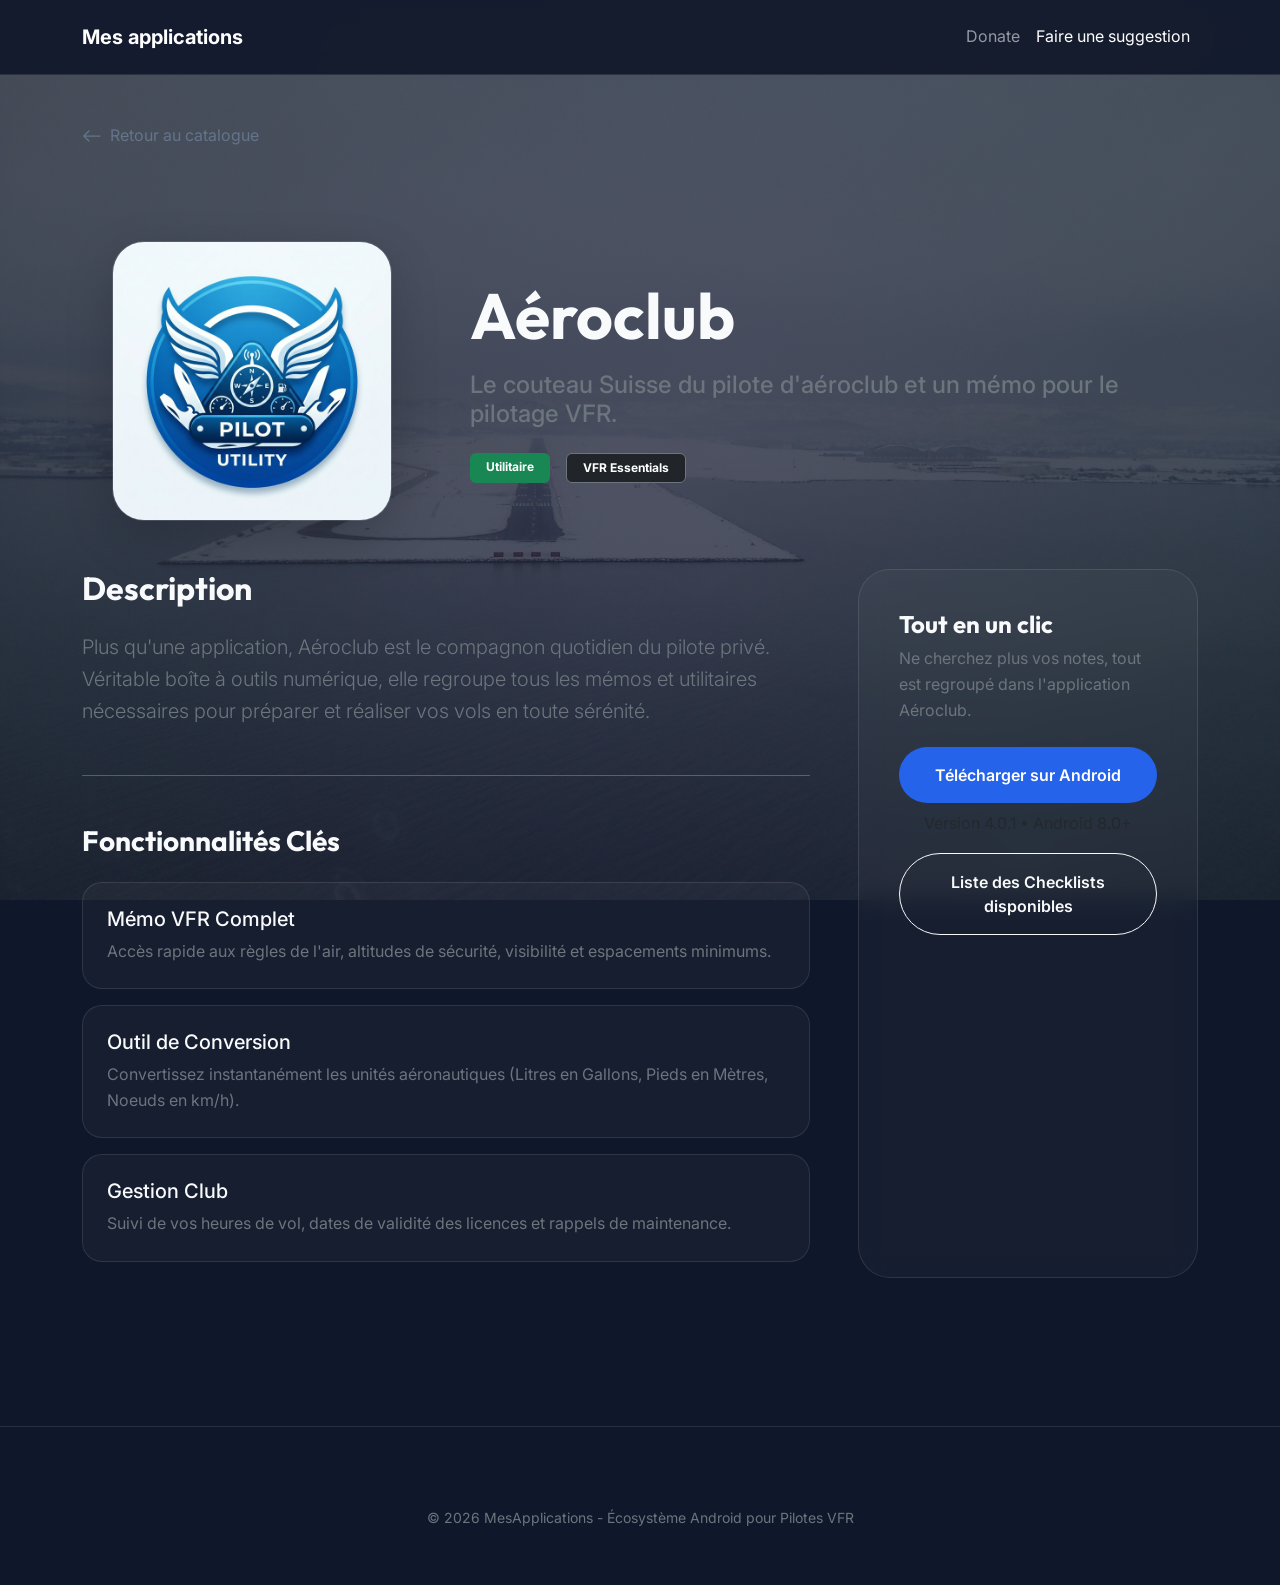
==== pages/aeroclub.html @ db9c8534 "maj" ====
<!DOCTYPE html>
<html lang="fr">

<head>
  <meta charset="UTF-8">
  <meta name="viewport" content="width=device-width, initial-scale=1.0">
  <title>Aéroclub - MesApplications</title>
  <link href="https://cdn.jsdelivr.net/npm/bootstrap@5.3.0/dist/css/bootstrap.min.css" rel="stylesheet">
  <link href="https://fonts.googleapis.com/css2?family=Inter:wght@400;500;600&family=Outfit:wght@700;800&display=swap"
    rel="stylesheet">
  <link rel="stylesheet" href="../assets/css/style.css">
  <style>
    .back-btn {
      color: var(--secondary);
      text-decoration: none;
      display: inline-flex;
      align-items: center;
      margin-bottom: 2rem;
      transition: 0.3s;
    }

    .back-btn:hover {
      color: var(--primary);
      transform: translateX(-5px);
    }

    .detail-hero {
      padding-top: 60px;
    }

    .feature-item {
      background: var(--glass-bg);
      border: 1px solid var(--glass-border);
      padding: 1.5rem;
      border-radius: 20px;
      margin-bottom: 1rem;
    }
  </style>
</head>

<body>
  <div class="bg-decor bg-aeroclub"></div>

  <!-- Navbar -->
  <nav class="navbar navbar-expand-lg navbar-dark navbar-custom sticky-top">
    <div class="container">
      <a class="navbar-brand fw-bold" href="../index.html">Mes applications</a>
      <button class="navbar-toggler" type="button" data-bs-toggle="collapse" data-bs-target="#navbarNav">
        <span class="navbar-toggler-icon"></span>
      </button>
      <div class="collapse navbar-collapse" id="navbarNav">
        <ul class="navbar-nav ms-auto">
          <li class="nav-item"><a class="nav-link" href="https://ko-fi.com/skydev_13" target="_blank">Donate</a></li>
          <li class="nav-item"><a class="nav-link active" href="suggestions.html">Faire une suggestion</a></li>
        </ul>
      </div>
    </div>
  </nav>

  <main class="container py-5">
    <a href="../index.html" class="back-btn">
      <svg xmlns="http://www.w3.org/2000/svg" width="20" height="20" fill="currentColor" class="bi bi-arrow-left me-2"
        viewBox="0 0 16 16">
        <path fill_rule="evenodd"
          d="M15 8a.5.5 0 0 0-.5-.5H2.707l3.147-3.146a.5.5 0 1 0-.708-.708l-4 4a.5.5 0 0 0 0 .708l4 4a.5.5 0 0 0 .708-.708L2.707 8.5H14.5A.5.5 0 0 0 15 8z" />
      </svg>
      Retour au catalogue
    </a>
    <div class="row g-5 detail-hero align-items-center mb-5">
      <div class="col-lg-4 text-center">
        <img src="../assets/img/aeroclub.png" alt="Aéroclub" class="img-fluid rounded-5 shadow-lg"
          style="max-width: 280px; border: 1px solid var(--glass-border);">
      </div>
      <div class="col-lg-8">
        <h1 class="display-3 fw-bold mb-3">Aéroclub</h1>
        <p class="h4 text-secondary mb-4">Le couteau Suisse du pilote d'aéroclub et un mémo pour le pilotage VFR.</p>
        <div class="d-flex gap-3">
          <span class="badge bg-success px-3 py-2">Utilitaire</span>
          <span class="badge bg-dark border border-secondary px-3 py-2">VFR Essentials</span>
        </div>
      </div>
    </div>
    <div class="row g-5">
      <div class="col-lg-8">
        <h2 class="mb-4">Description</h2>
        <p class="lead text-secondary">
          Plus qu'une application, Aéroclub est le compagnon quotidien du pilote privé. Véritable boîte à outils
          numérique,
          elle regroupe tous les mémos et utilitaires nécessaires pour préparer et réaliser vos vols en toute sérénité.
        </p>
        <hr class="my-5 opacity-25">
        <h3 class="mb-4">Fonctionnalités Clés</h3>
        <div class="feature-item">
          <h5>Mémo VFR Complet</h5>
          <p class="mb-0 text-secondary">Accès rapide aux règles de l'air, altitudes de sécurité, visibilité et
            espacements minimums.</p>
        </div>
        <div class="feature-item">
          <h5>Outil de Conversion</h5>
          <p class="mb-0 text-secondary">Convertissez instantanément les unités aéronautiques (Litres en Gallons, Pieds
            en Mètres, Noeuds en km/h).</p>
        </div>
        <div class="feature-item">
          <h5>Gestion Club</h5>
          <p class="mb-0 text-secondary">Suivi de vos heures de vol, dates de validité des licences et rappels de
            maintenance.</p>
        </div>
      </div>
      <div class="col-lg-4">
        <div class="app-card">
          <h4>Tout en un clic</h4>
          <p class="small mb-4 text-secondary">Ne cherchez plus vos notes, tout est regroupé dans l'application
            Aéroclub.</p>
          <a href="#" class="btn btn-primary-custom btn-pill w-100 py-3 mb-2">Télécharger sur Android</a>
          <p class="text-center small text-muted mb-3">Version 4.0.1 • Android 8.0+</p>
          <a href="checklists.html" class="btn btn-outline-light btn-pill w-100 py-3 mb-0">Liste des Checklists
            disponibles</a>
        </div>
      </div>
    </div>
  </main>
  <footer class="footer">
    <p class="text-secondary small">&copy; 2026 MesApplications - Écosystème Android pour Pilotes VFR</p>
  </footer>
  <script src="https://cdn.jsdelivr.net/npm/bootstrap@5.3.0/dist/js/bootstrap.bundle.min.js"></script>
</body>

</html>
---- assets/css/style.css ----
/* Modern Design System for MesApplications */
:root {
  --primary: #2563eb;
  --secondary: #64748b;
  --accent: #f59e0b;
  /* Amber/Orange for aviation alerts */
  --dark: #0f172a;
  --light: #f8fafc;
  --glass-bg: rgba(255, 255, 255, 0.03);
  --glass-border: rgba(255, 255, 255, 0.1);
  --font-heading: 'Outfit', sans-serif;
  --font-body: 'Inter', sans-serif;
}

body {
  background-color: var(--dark);
  color: var(--light);
  font-family: var(--font-body);
  line-height: 1.6;
  overflow-x: hidden;
}

h1,
h2,
h3,
h4 {
  font-family: var(--font-heading);
  font-weight: 700;
}

/* Background Decoration */
.bg-decor {
  position: fixed;
  top: 0;
  left: 0;
  width: 100%;
  height: 100%;
  z-index: -1;
  background: radial-gradient(circle at 80% 20%, rgba(37, 99, 235, 0.1), transparent),
    radial-gradient(circle at 20% 80%, rgba(245, 158, 11, 0.05), transparent);
  background-size: cover;
  background-position: center;
  background-attachment: fixed;
}

.bg-aeroclub {
  background-image: linear-gradient(rgba(15, 23, 42, 0.7), rgba(15, 23, 42, 0.7)), url('../img/13L.jpg') !important;
}

.bg-perfos {
  background-image: linear-gradient(rgba(15, 23, 42, 0.7), rgba(15, 23, 42, 0.7)), url('../img/runway.jpg') !important;
}

.bg-fife {
  background-image: linear-gradient(rgba(15, 23, 42, 0.7), rgba(15, 23, 42, 0.7)), url('../img/humour.jpg') !important;
}

.bg-radio {
  background-image: linear-gradient(rgba(15, 23, 42, 0.7), rgba(15, 23, 42, 0.7)), url('../img/radio.jpg') !important;
}

/* Header & Hero */
.hero-gradient {
  padding: 120px 0 80px;
  background: linear-gradient(180deg, rgba(37, 99, 235, 0.1) 0%, transparent 100%);
}

.hero-title {
  font-size: 4rem;
  background: linear-gradient(to right, #fff, #94a3b8);
  -webkit-background-clip: text;
  background-clip: text;
  -webkit-text-fill-color: transparent;
  margin-bottom: 1.5rem;
}

/* Card Styling */
.app-card {
  background: var(--glass-bg);
  backdrop-filter: blur(12px);
  border: 1px solid var(--glass-border);
  border-radius: 32px;
  padding: 2.5rem;
  transition: all 0.4s cubic-bezier(0.175, 0.885, 0.32, 1.275);
  height: 100%;
  text-decoration: none;
  display: block;
  position: relative;
  overflow: hidden;
}

.app-card::before {
  content: '';
  position: absolute;
  top: 0;
  left: 0;
  width: 100%;
  height: 100%;
  background: linear-gradient(45deg, transparent, rgba(255, 255, 255, 0.05), transparent);
  transform: translateX(-100%);
  transition: transform 0.6s;
}

.app-card:hover::before {
  transform: translateX(100%);
}

.app-card:hover {
  transform: translateY(-12px);
  border-color: var(--primary);
  box-shadow: 0 20px 40px rgba(0, 0, 0, 0.4), 0 0 20px rgba(37, 99, 235, 0.2);
}

.app-card.disabled {
  cursor: default;
  pointer-events: none;
  opacity: 0.8;
}

.app-card.disabled:hover {
  transform: none;
  border-color: var(--glass-border);
  box-shadow: none;
}

.app-icon-wrapper {
  width: 90px;
  height: 90px;
  margin-bottom: 2rem;
  position: relative;
}

.app-icon {
  width: 100%;
  height: 100%;
  border-radius: 22px;
  object-fit: cover;
  box-shadow: 0 10px 20px rgba(0, 0, 0, 0.2);
}

.app-card h3 {
  color: #fff;
  margin-bottom: 1rem;
  font-size: 1.75rem;
}

.app-card p {
  color: #94a3b8;
  font-size: 1rem;
  margin-bottom: 0;
}

.badge-soon {
  position: absolute;
  top: 25px;
  right: 25px;
  background: var(--accent);
  color: var(--dark);
  font-size: 0.75rem;
  font-weight: 800;
  padding: 6px 14px;
  border-radius: 50px;
  text-transform: uppercase;
  letter-spacing: 0.05em;
  box-shadow: 0 4px 15px rgba(245, 158, 11, 0.3);
  z-index: 5;
}

/* Buttons */
.btn-pill {
  border-radius: 50px;
  padding: 12px 32px;
  font-weight: 600;
  transition: all 0.3s;
}

.btn-primary-custom {
  background: var(--primary);
  border: none;
  color: white;
}

.btn-primary-custom:hover {
  background: #1d4ed8;
  transform: scale(1.05);
  box-shadow: 0 10px 20px rgba(37, 99, 235, 0.3);
}

/* Navbar */
.navbar-custom {
  background: rgba(15, 23, 42, 0.9);
  backdrop-filter: blur(10px);
  border-bottom: 1px solid var(--glass-border);
  padding: 1rem 0;
}

/* Footer */
.footer {
  padding: 80px 0 40px;
  border-top: 1px solid var(--glass-border);
  margin-top: 100px;
  text-align: center;
}

/* Animations */
@keyframes fadeInUp {
  from {
    opacity: 0;
    transform: translateY(30px);
  }

  to {
    opacity: 1;
    transform: translateY(0);
  }
}

.animate-up {
  animation: fadeInUp 0.8s ease-out forwards;
}

.delay-100 {
  animation-delay: 0.1s;
}

.delay-200 {
  animation-delay: 0.2s;
}

.delay-300 {
  animation-delay: 0.3s;
}

.delay-400 {
  animation-delay: 0.4s;
}
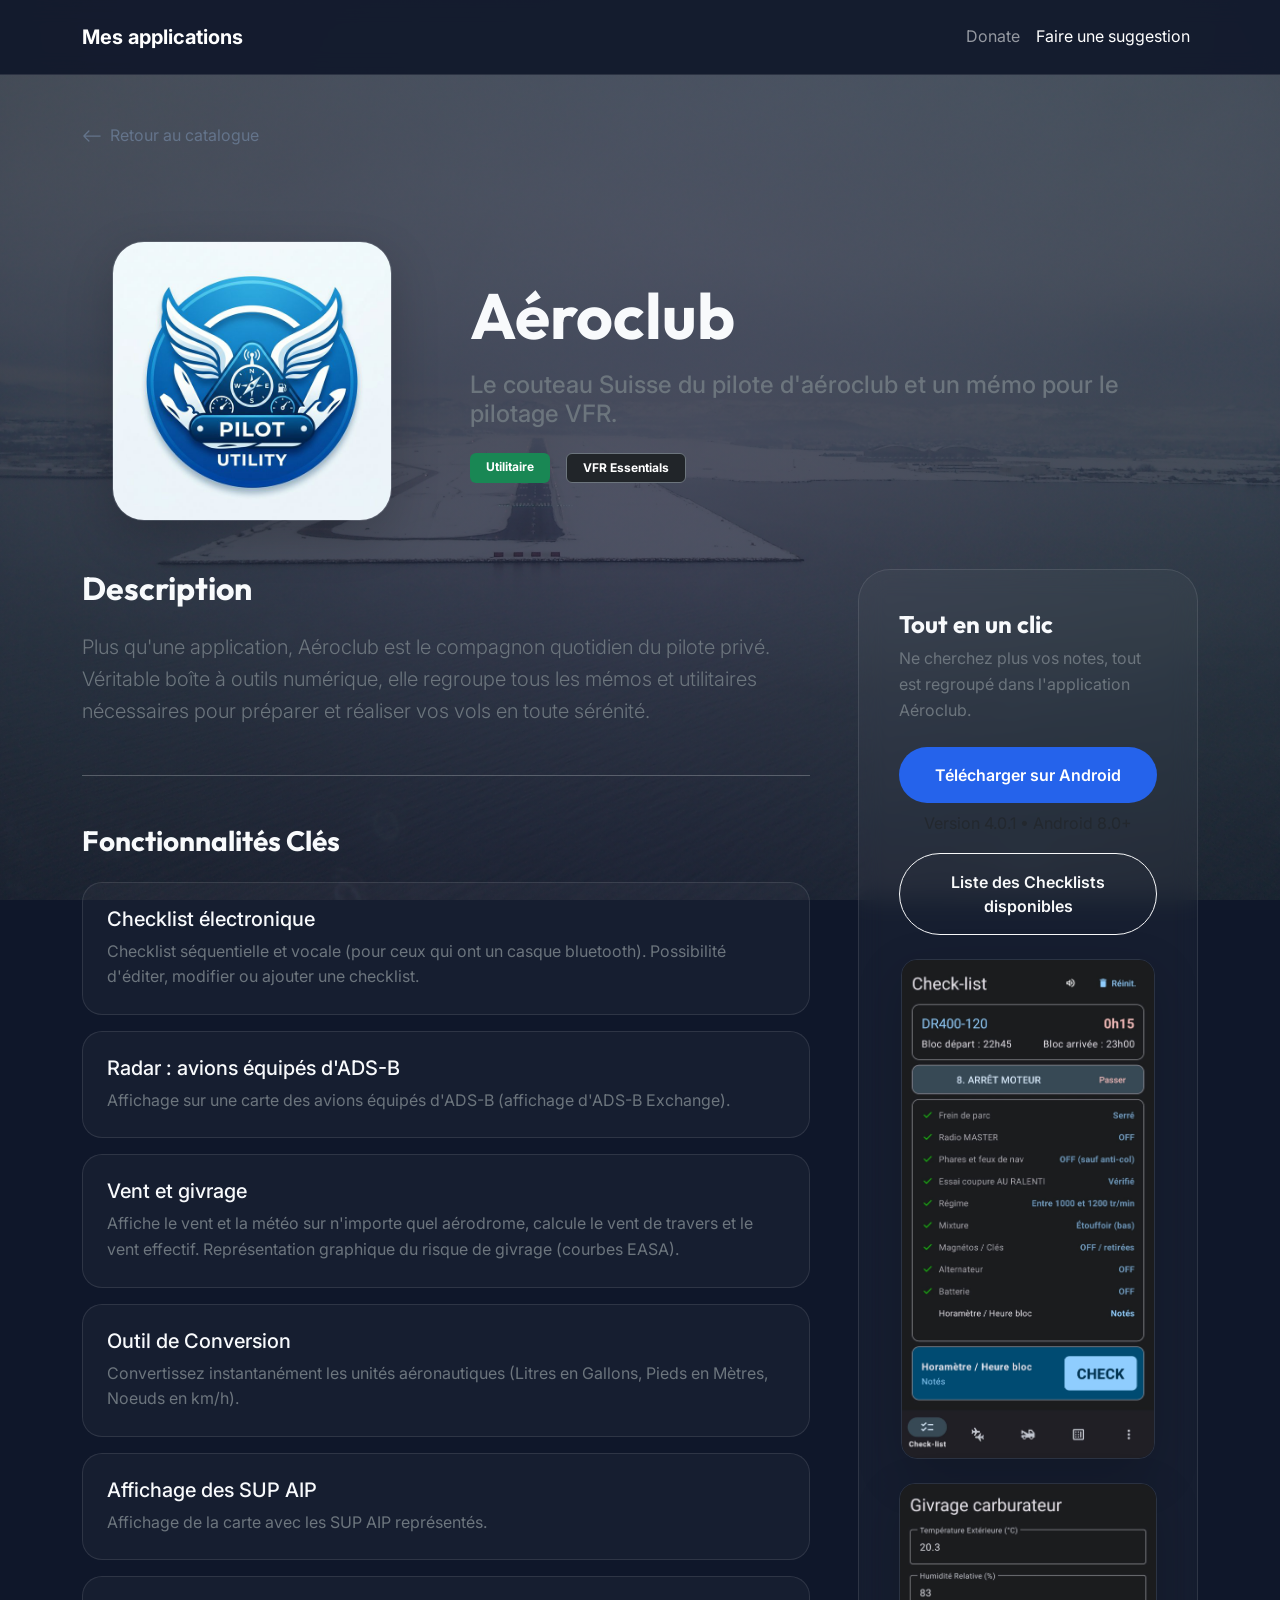
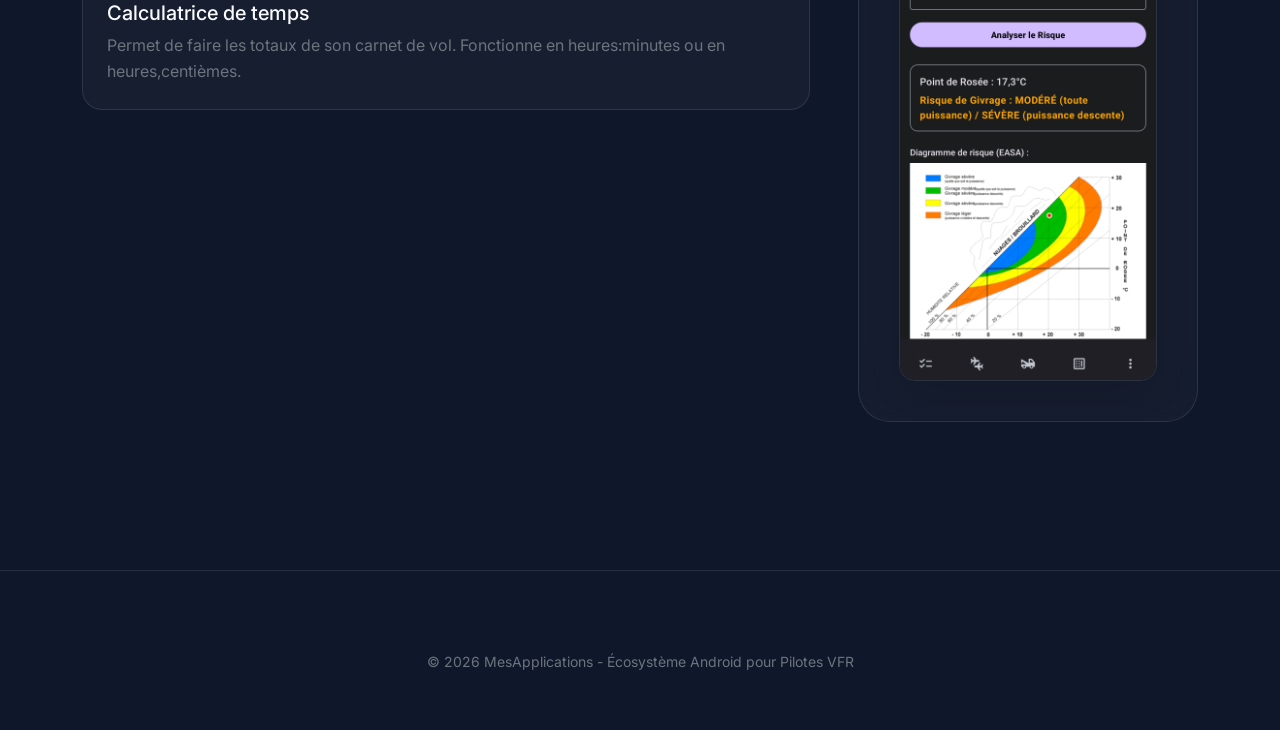
==== commit 1855c071: "release" ====
--- a/pages/aeroclub.html
+++ b/pages/aeroclub.html
@@ -91,9 +91,19 @@
         <hr class="my-5 opacity-25">
         <h3 class="mb-4">Fonctionnalités Clés</h3>
         <div class="feature-item">
-          <h5>Mémo VFR Complet</h5>
-          <p class="mb-0 text-secondary">Accès rapide aux règles de l'air, altitudes de sécurité, visibilité et
-            espacements minimums.</p>
+          <h5>Checklist électronique</h5>
+          <p class="mb-0 text-secondary">Checklist séquentielle et vocale (pour ceux qui ont un casque bluetooth).
+            Possibilité d'éditer, modifier ou ajouter une checklist.</p>
+        </div>
+        <div class="feature-item">
+          <h5>Radar : avions équipés d'ADS-B</h5>
+          <p class="mb-0 text-secondary">Affichage sur une carte des avions équipés d'ADS-B (affichage d'ADS-B
+            Exchange).</p>
+        </div>
+        <div class="feature-item">
+          <h5>Vent et givrage</h5>
+          <p class="mb-0 text-secondary">Affiche le vent et la météo sur n'importe quel aérodrome, calcule le vent de
+            travers et le vent effectif. Représentation graphique du risque de givrage (courbes EASA).</p>
         </div>
         <div class="feature-item">
           <h5>Outil de Conversion</h5>
@@ -101,9 +111,13 @@
             en Mètres, Noeuds en km/h).</p>
         </div>
         <div class="feature-item">
-          <h5>Gestion Club</h5>
-          <p class="mb-0 text-secondary">Suivi de vos heures de vol, dates de validité des licences et rappels de
-            maintenance.</p>
+          <h5>Affichage des SUP AIP</h5>
+          <p class="mb-0 text-secondary">Affichage de la carte avec les SUP AIP représentés.</p>
+        </div>
+        <div class="feature-item">
+          <h5>Calculatrice de temps</h5>
+          <p class="mb-0 text-secondary">Permet de faire les totaux de son carnet de vol. Fonctionne en heures:minutes
+            ou en heures,centièmes.</p>
         </div>
       </div>
       <div class="col-lg-4">
@@ -115,6 +129,16 @@
           <p class="text-center small text-muted mb-3">Version 4.0.1 • Android 8.0+</p>
           <a href="checklists.html" class="btn btn-outline-light btn-pill w-100 py-3 mb-0">Liste des Checklists
             disponibles</a>
+          <div class="mt-4 text-center">
+            <img src="../assets/img/Screen1.jpeg" alt="Capture d'écran Aéroclub"
+              class="img-fluid rounded-4 shadow-lg border border-secondary border-opacity-25"
+              style="max-height: 500px;">
+          </div>
+          <div class="mt-4 text-center">
+            <img src="../assets/img/Screen2.jpeg" alt="Capture d'écran Aéroclub"
+              class="img-fluid rounded-4 shadow-lg border border-secondary border-opacity-25"
+              style="max-height: 500px;">
+          </div>
         </div>
       </div>
     </div>
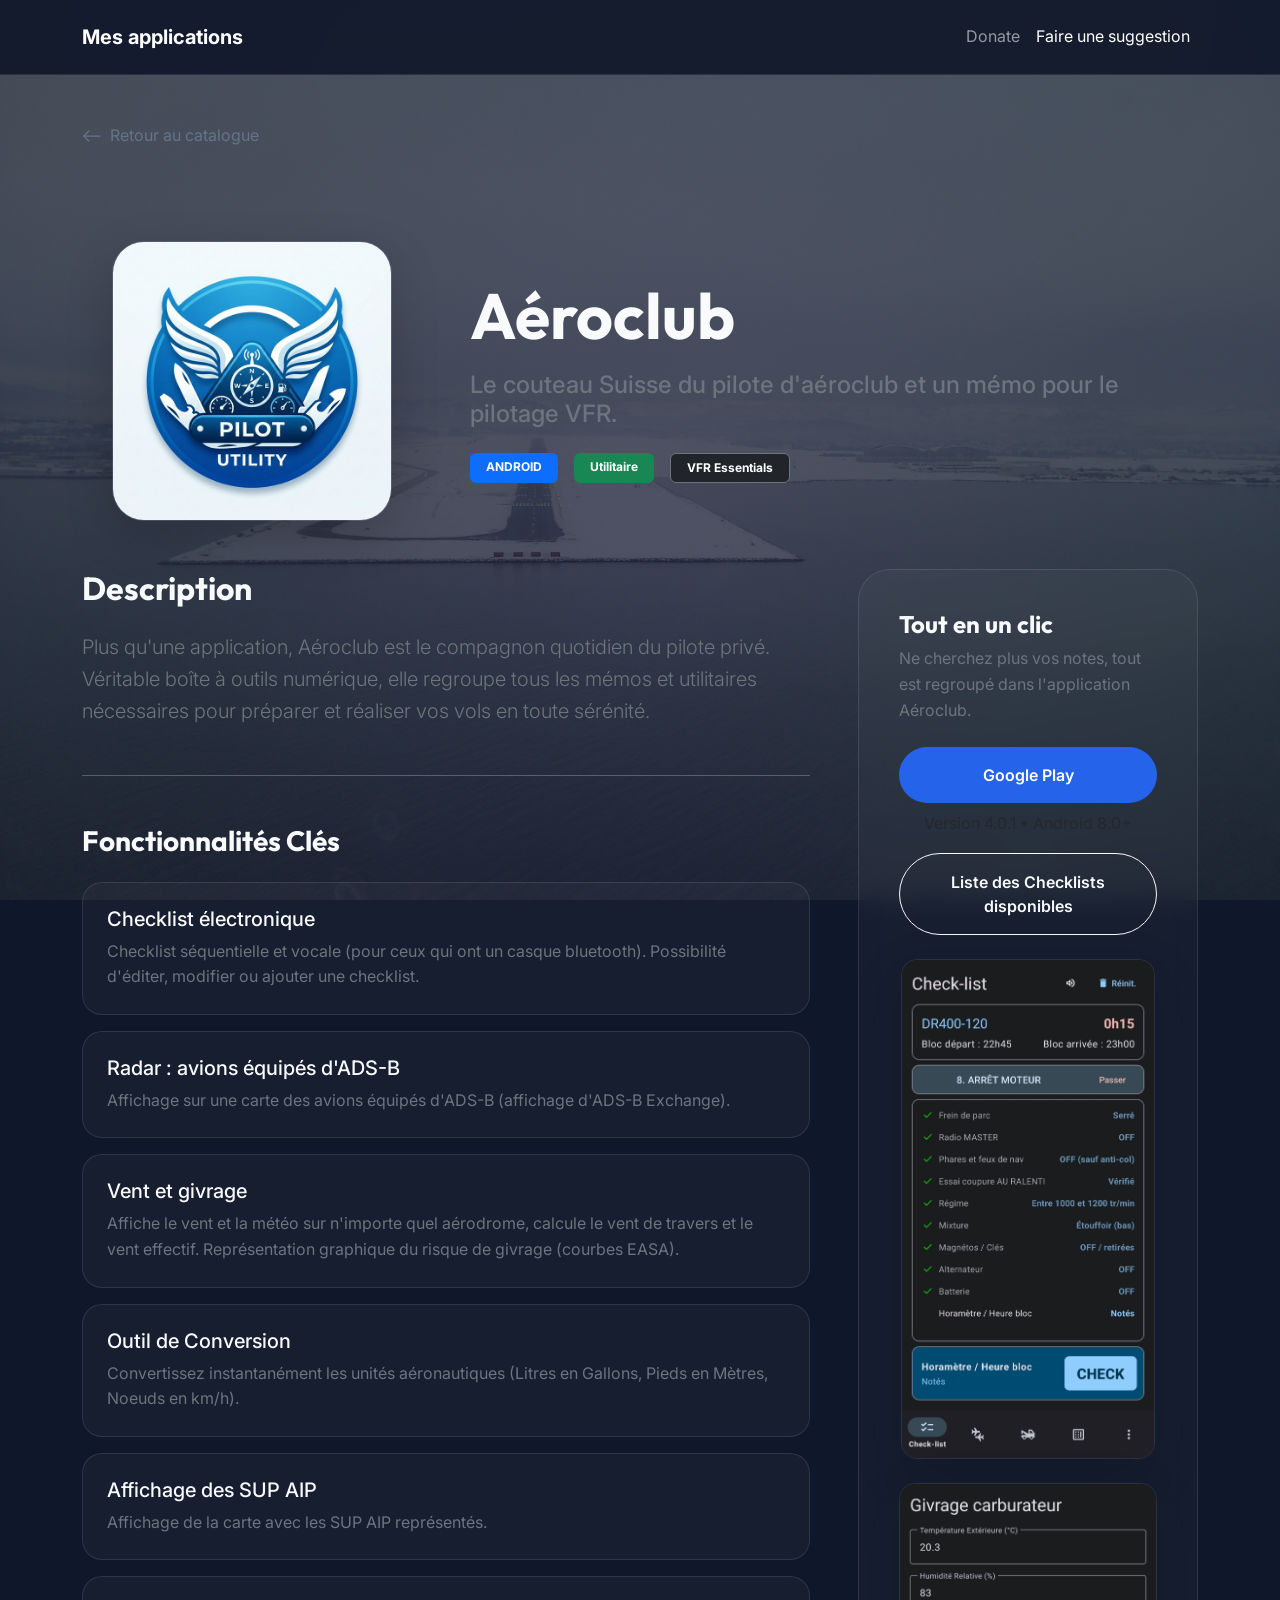
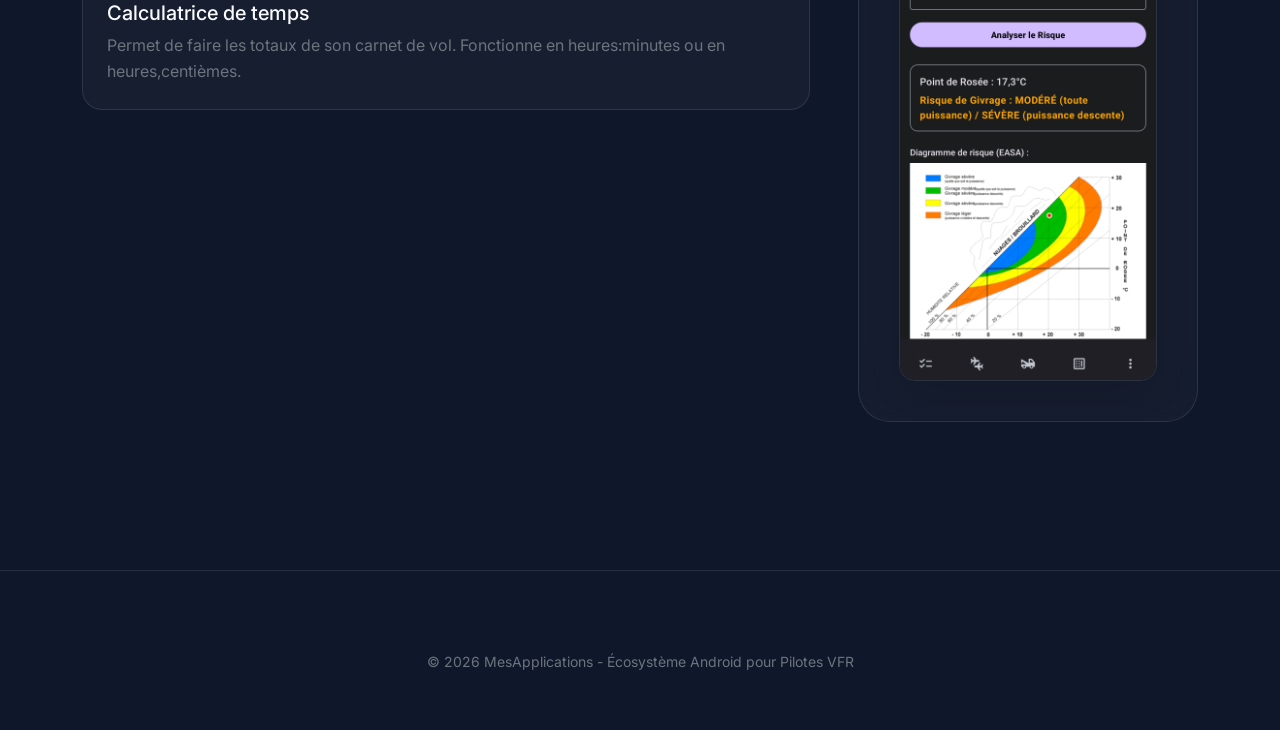
==== commit 6153644d: "maj C/L" ====
--- a/pages/aeroclub.html
+++ b/pages/aeroclub.html
@@ -75,6 +75,7 @@
         <h1 class="display-3 fw-bold mb-3">Aéroclub</h1>
         <p class="h4 text-secondary mb-4">Le couteau Suisse du pilote d'aéroclub et un mémo pour le pilotage VFR.</p>
         <div class="d-flex gap-3">
+          <span class="badge bg-primary px-3 py-2">ANDROID</span>
           <span class="badge bg-success px-3 py-2">Utilitaire</span>
           <span class="badge bg-dark border border-secondary px-3 py-2">VFR Essentials</span>
         </div>
@@ -125,7 +126,8 @@
           <h4>Tout en un clic</h4>
           <p class="small mb-4 text-secondary">Ne cherchez plus vos notes, tout est regroupé dans l'application
             Aéroclub.</p>
-          <a href="#" class="btn btn-primary-custom btn-pill w-100 py-3 mb-2">Télécharger sur Android</a>
+          <a href="https://play.google.com/store/apps/details?id=com.skydev.aeroclub&utm_source=emea_Med"
+            target="_blank" class="btn btn-primary-custom btn-pill w-100 py-3 mb-2">Google Play</a>
           <p class="text-center small text-muted mb-3">Version 4.0.1 • Android 8.0+</p>
           <a href="checklists.html" class="btn btn-outline-light btn-pill w-100 py-3 mb-0">Liste des Checklists
             disponibles</a>
@@ -143,10 +145,13 @@
       </div>
     </div>
   </main>
+
   <footer class="footer">
     <p class="text-secondary small">&copy; 2026 MesApplications - Écosystème Android pour Pilotes VFR</p>
   </footer>
+
   <script src="https://cdn.jsdelivr.net/npm/bootstrap@5.3.0/dist/js/bootstrap.bundle.min.js"></script>
+
 </body>
 
 </html>
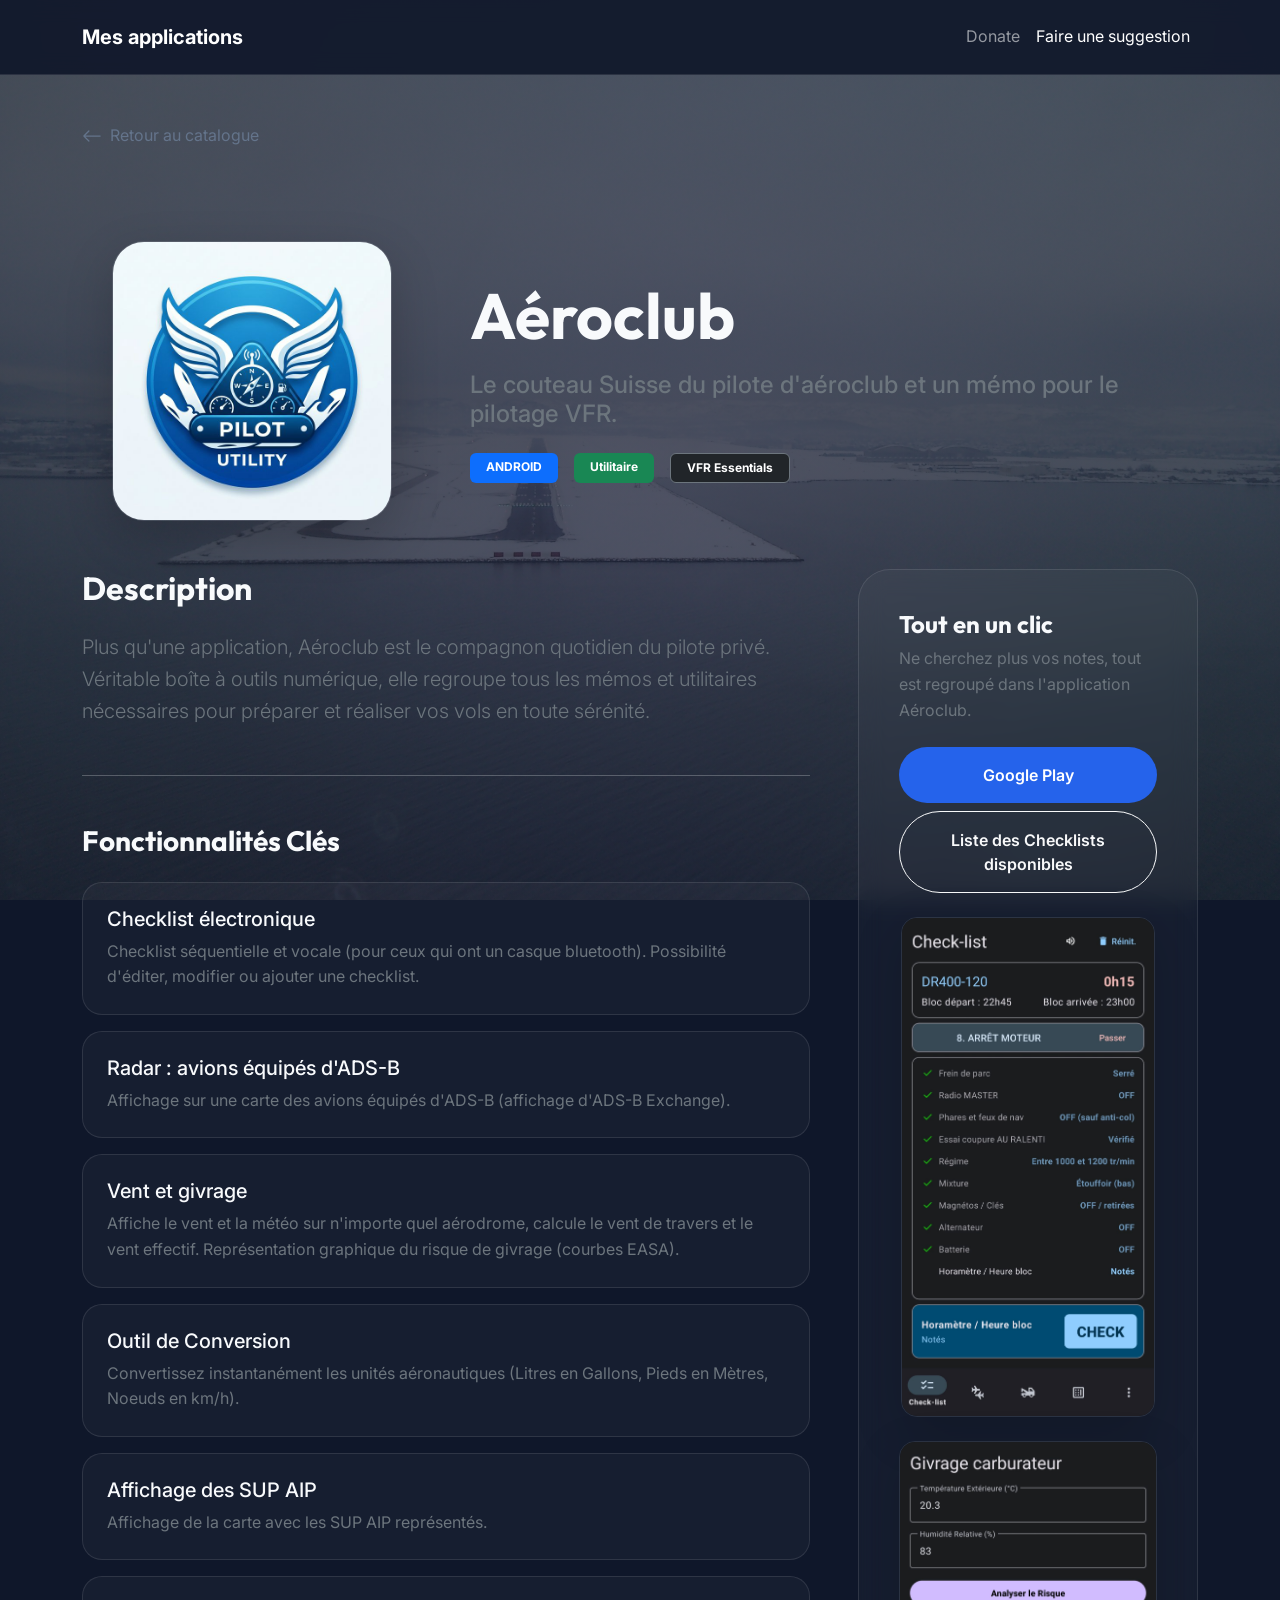
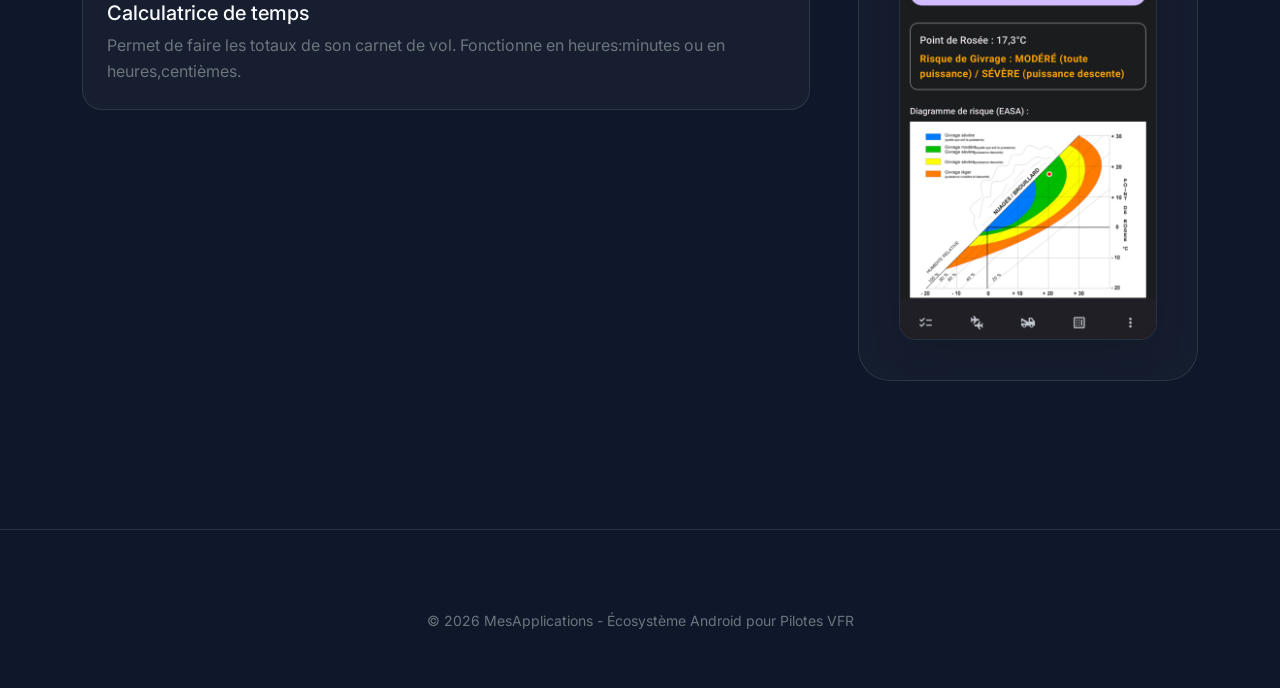
==== commit 2b1d6b22: "maj" ====
--- a/pages/aeroclub.html
+++ b/pages/aeroclub.html
@@ -34,6 +34,16 @@
       padding: 1.5rem;
       border-radius: 20px;
       margin-bottom: 1rem;
+    }
+
+    .img-zoom {
+      transition: transform 0.4s cubic-bezier(0.16, 1, 0.3, 1), box-shadow 0.4s cubic-bezier(0.16, 1, 0.3, 1), border-color 0.4s ease;
+    }
+
+    .img-zoom:hover {
+      transform: scale(1.05);
+      border-color: var(--primary) !important;
+      box-shadow: 0 20px 40px rgba(0, 0, 0, 0.5), 0 0 20px rgba(37, 99, 235, 0.15) !important;
     }
   </style>
 </head>
@@ -128,17 +138,16 @@
             Aéroclub.</p>
           <a href="https://play.google.com/store/apps/details?id=com.skydev.aeroclub&utm_source=emea_Med"
             target="_blank" class="btn btn-primary-custom btn-pill w-100 py-3 mb-2">Google Play</a>
-          <p class="text-center small text-muted mb-3">Version 4.0.1 • Android 8.0+</p>
           <a href="checklists.html" class="btn btn-outline-light btn-pill w-100 py-3 mb-0">Liste des Checklists
             disponibles</a>
           <div class="mt-4 text-center">
             <img src="../assets/img/Screen1.jpeg" alt="Capture d'écran Aéroclub"
-              class="img-fluid rounded-4 shadow-lg border border-secondary border-opacity-25"
+              class="img-fluid rounded-4 shadow-lg border border-secondary border-opacity-25 img-zoom"
               style="max-height: 500px;">
           </div>
           <div class="mt-4 text-center">
             <img src="../assets/img/Screen2.jpeg" alt="Capture d'écran Aéroclub"
-              class="img-fluid rounded-4 shadow-lg border border-secondary border-opacity-25"
+              class="img-fluid rounded-4 shadow-lg border border-secondary border-opacity-25 img-zoom"
               style="max-height: 500px;">
           </div>
         </div>
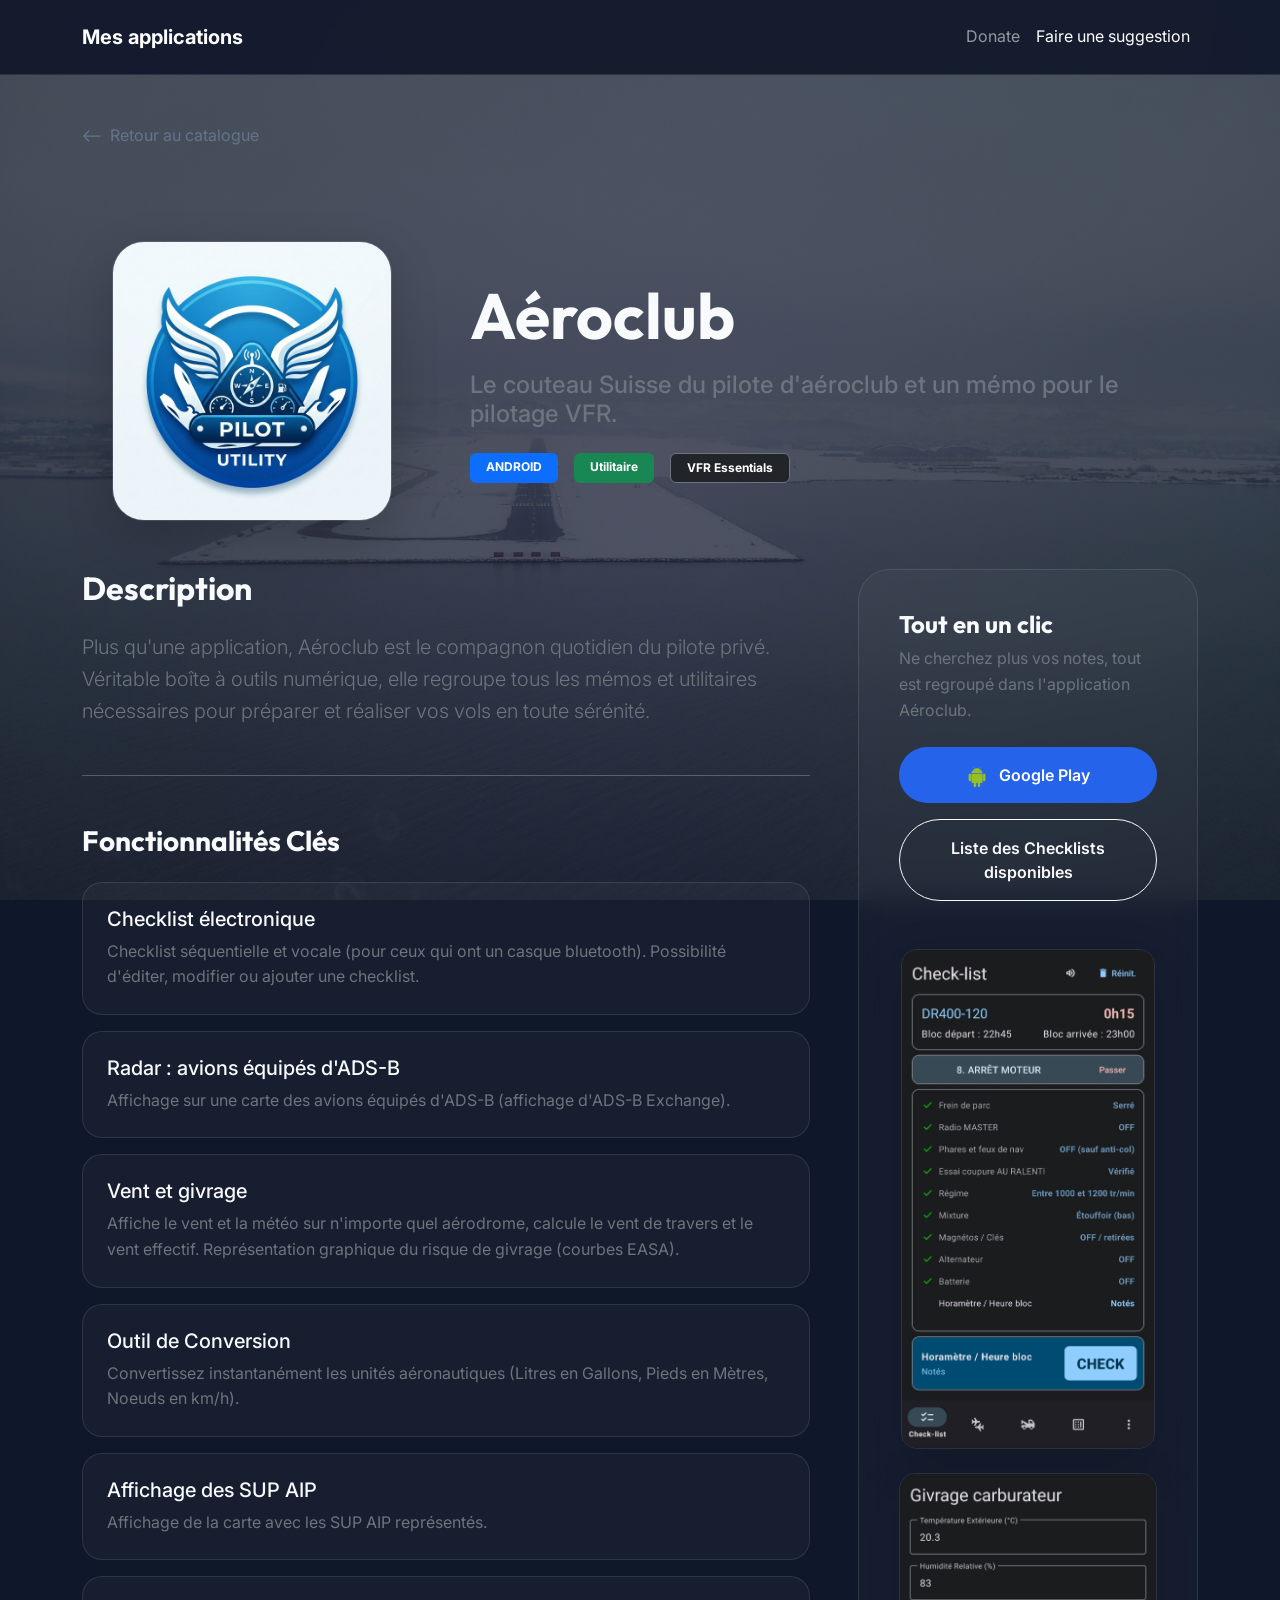
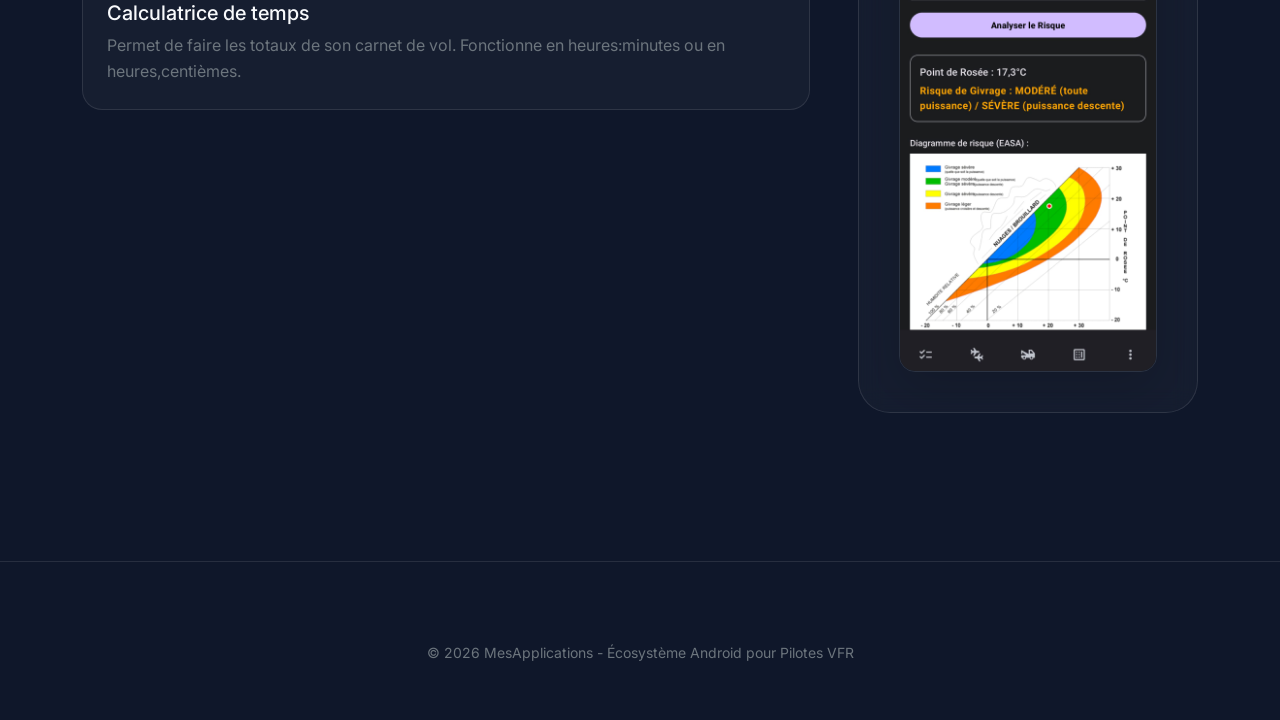
==== commit c8e3e0a1: "maj" ====
--- a/pages/aeroclub.html
+++ b/pages/aeroclub.html
@@ -137,8 +137,11 @@
           <p class="small mb-4 text-secondary">Ne cherchez plus vos notes, tout est regroupé dans l'application
             Aéroclub.</p>
           <a href="https://play.google.com/store/apps/details?id=com.skydev.aeroclub&utm_source=emea_Med"
-            target="_blank" class="btn btn-primary-custom btn-pill w-100 py-3 mb-2">Google Play</a>
-          <a href="checklists.html" class="btn btn-outline-light btn-pill w-100 py-3 mb-0">Liste des Checklists
+            target="_blank" class="btn btn-primary-custom btn-pill w-100 py-3 mb-3">
+            <img src="../assets/icons/android.ico" alt="Android Icon" class="me-2" style="width: 20px; height: 20px;">
+            Google Play
+          </a>
+          <a href="checklists.html" class="btn btn-outline-light btn-pill w-100 py-3 mb-4">Liste des Checklists
             disponibles</a>
           <div class="mt-4 text-center">
             <img src="../assets/img/Screen1.jpeg" alt="Capture d'écran Aéroclub"
